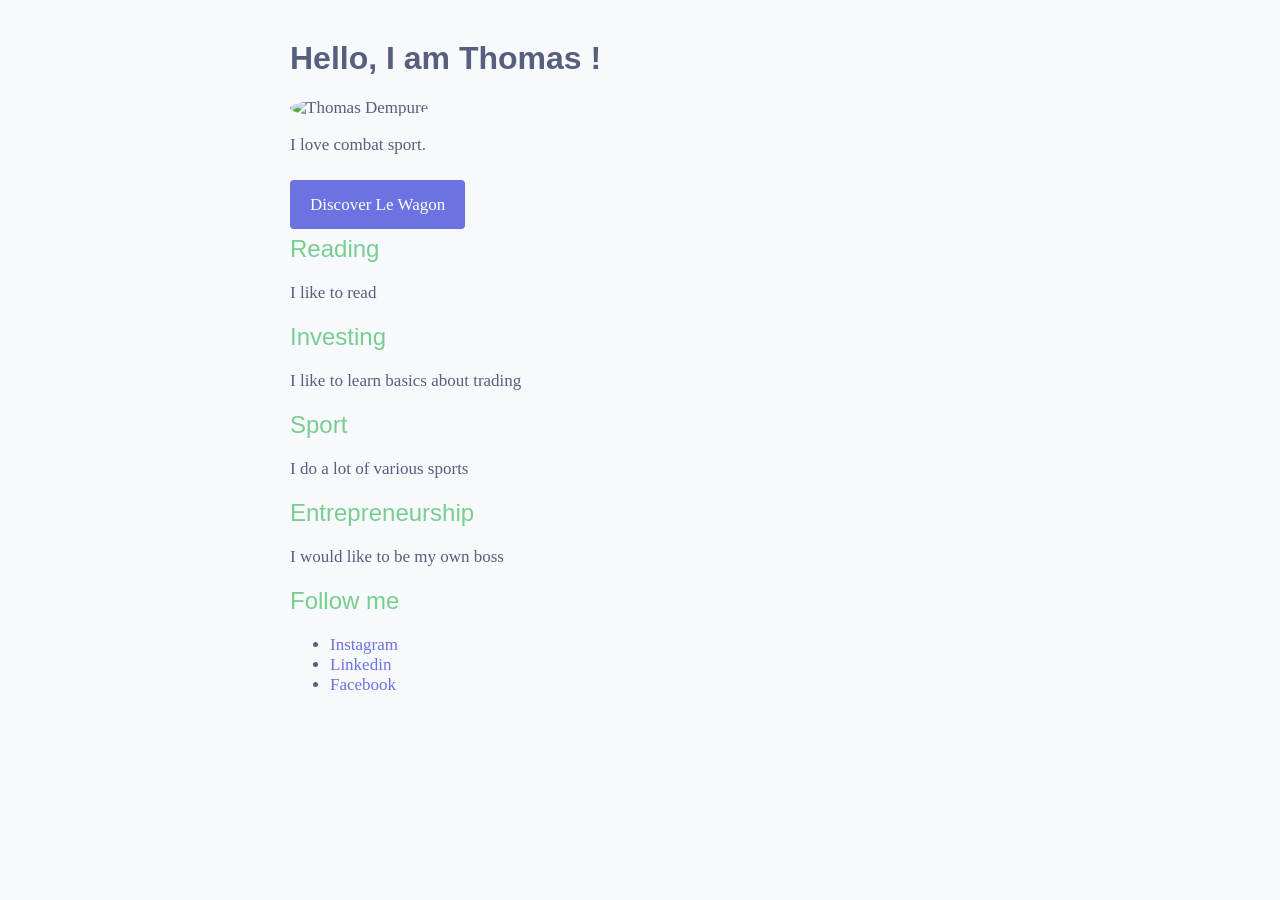
==== index.html @ 6cef0eb4 "Add files via upload" ====
<!DOCTYPE html>
<html>
	<head>

		<title>Thomas Dempuré's profile</title>
		<meta name="description" content="This is the profile of Thomas">
		<meta charset="utf-8">
		<link href="style.css" rel="stylesheet">





	</head>
	
	<body>
	<div class="container">
		<div class="card-white" id="introduction">
			<h1>Hello, I am Thomas !</h1>

			<img src="images/moi.jpg"class="img-circle" width="100px" alt="Thomas Dempuré">
			<p>I love combat sport.</p>
			<a href="https://www.lewagon.com "target="_blank"class="btn-blue">Discover Le Wagon</a>
		</div>
		<div class="card-white">
			<h2>Reading</h2>
			<p>I like to read</p>
		</div>
		<div class="card-white">	
			<h2>Investing</h2>
			<p>I like to learn basics about trading</p>
		</div>
		<div class="card-white">
			<h2>Sport</h2>
			<p>I do a lot of various sports</p>
		</div>
		<div class="card-white">
			<h2>Entrepreneurship</h2>
			<p>I would like to be my own boss</p>
		</div>
		<div class="card-white">	
			<h2>Follow me</h2>

			<ul class="list-horizontal">
				<li>
					<a href="https://www.instagram.com/th0mas.dmp/"target="_blank"> Instagram
						<i class="fa-brands fa-instagram"></i>
					</a>
				</li>
				<li>
					<a href="https://www.linkedin.com/feed/" target="_blank"> Linkedin
 
						<i class="fa-brands fa-linkedin"></i>

					</a>
				</li>
				<li>
					<a href="https://www.facebook.com/">Facebook 
					</a>
				</li>
			</ul>
		</div>
	</div>
	








	</body>






</html>
---- style.css ----
/* Colors and fonts */

body {
	background-color: #F7F9FC;
	color: #575F7D;
	font-family: Lora, serif;
	font-size: 17px;
}

h1,h2,h3 {
	font-family: Roboto, sans-serif;
}
h1 {
	color: #575F7D;
	font-size:32px ;
	font-weight: 900;
}
h2 {
	color: #78CE90 ;
	font-size:24px ;
	font-weight: lighter;
}

a{
	text-decoration: none;
	color: #6B72E1;
}
a:hover {
	color: black;
}

/* Custom design with class */

.container {
	width: 700px ;
	margin: 40px auto;
}

@media (max-width: 760px)
	.container {
		width: 600px;
	}
}

@media (max-width: 500px)
	.container {
		width: 400px;
	}
}


.card-white {
	background-color: white;
	padding: 40px;
	box-shadow:0px 10px 30px rgba(0, 0, 0, 0.1) ;
	border-radius: 4px;
	margin: 20px 0px;
	text-align: center;
}
.img-circle{
	border-radius: 50%;
}
.btn-blue {
	background-color:#6B72E1;
	color: white;
	padding: 15px 20px;
	border-radius: 4px;
}
.btn-blue:hover {
	background-color: black;
	color: white;
}

.list-inline li {
	display:inline ;
	padding: 10px;
}
.list-inline i:hover {
	font-size: 50px;
	color: black;
}
#introduction p {
	margin-bottom: 40px ;
}
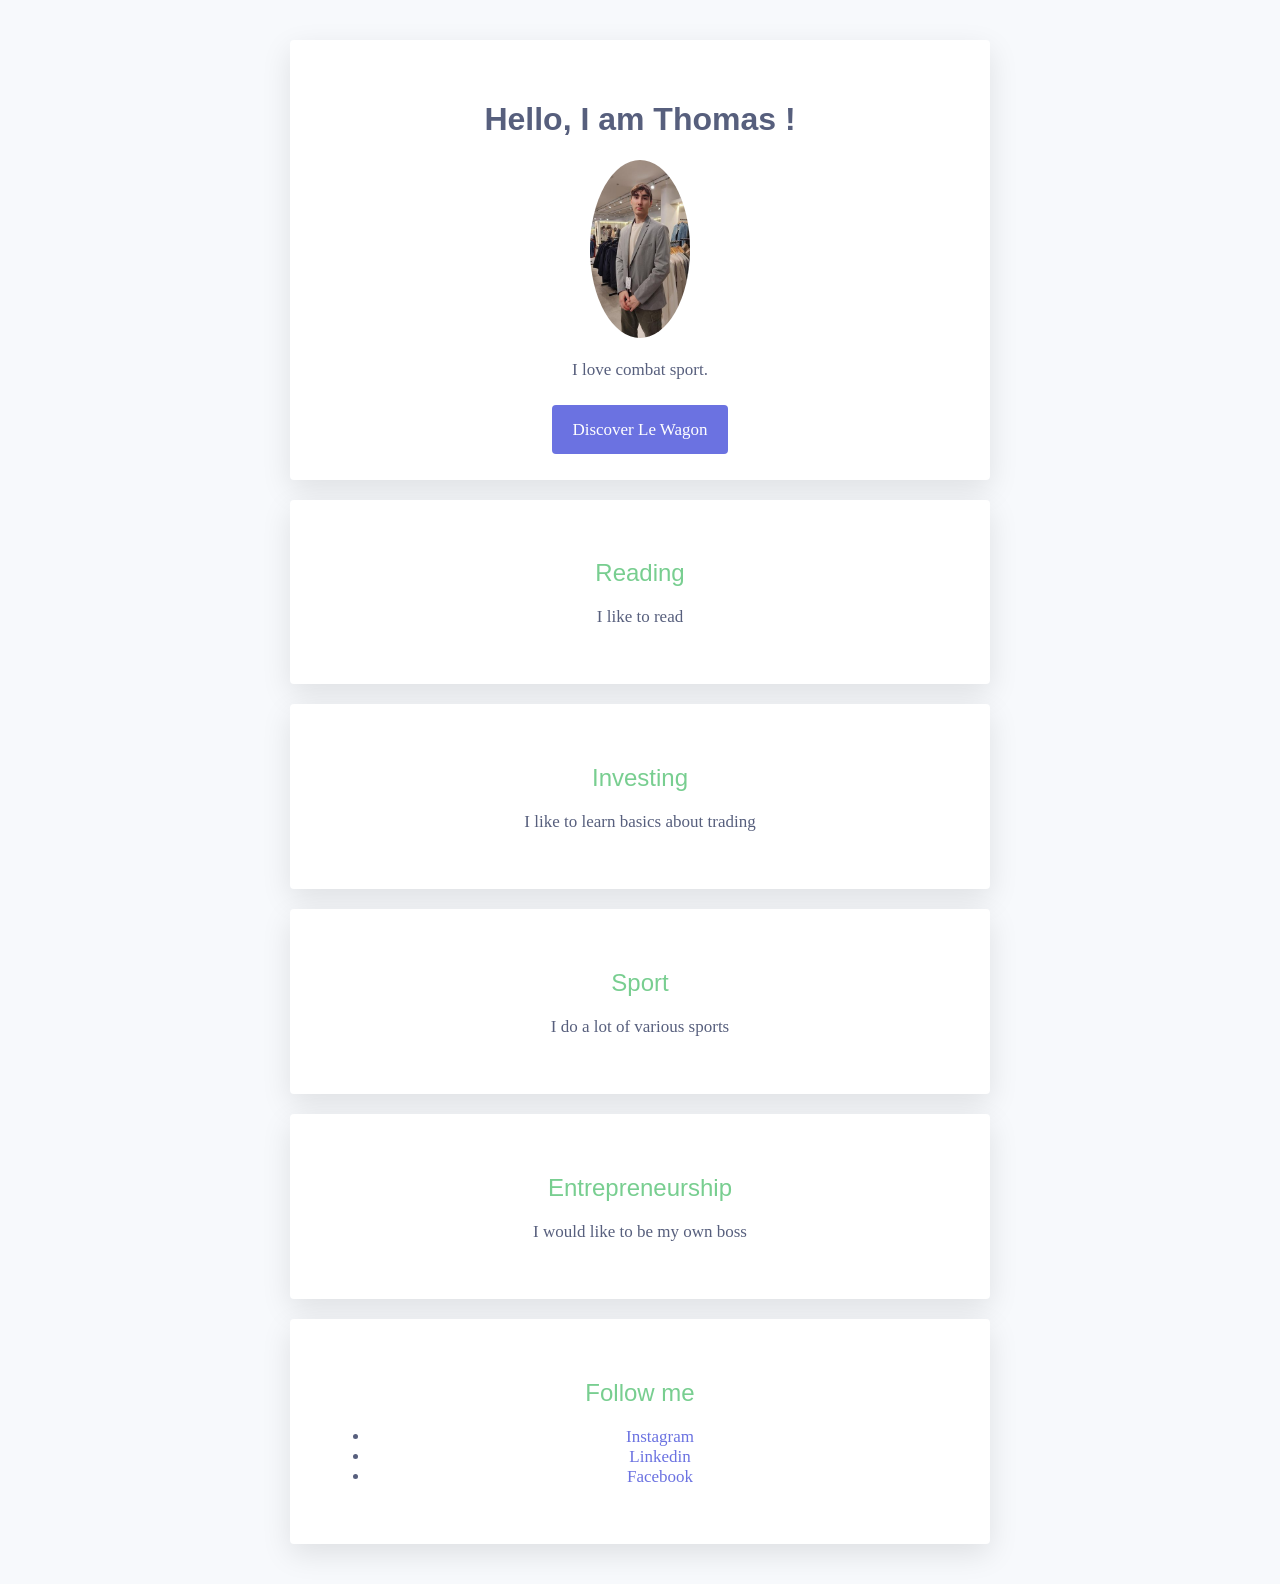
==== commit 1483dfa3: "Add files via upload" ====
--- a/index.html
+++ b/index.html
@@ -18,7 +18,7 @@
 		<div class="card-white" id="introduction">
 			<h1>Hello, I am Thomas !</h1>
 
-			<img src="images/moi.jpg"class="img-circle" width="100px" alt="Thomas Dempuré">
+			<img src="images/profile-picture.png"class="img-circle" width="100px" alt="Thomas Dempuré">
 			<p>I love combat sport.</p>
 			<a href="https://www.lewagon.com "target="_blank"class="btn-blue">Discover Le Wagon</a>
 		</div>
--- a/style.css
+++ b/style.css
@@ -36,13 +36,13 @@
 	margin: 40px auto;
 }
 
-@media (max-width: 760px)
+@media (max-width: 760px) {
 	.container {
 		width: 600px;
 	}
 }
 
-@media (max-width: 500px)
+@media (max-width: 500px) {
 	.container {
 		width: 400px;
 	}
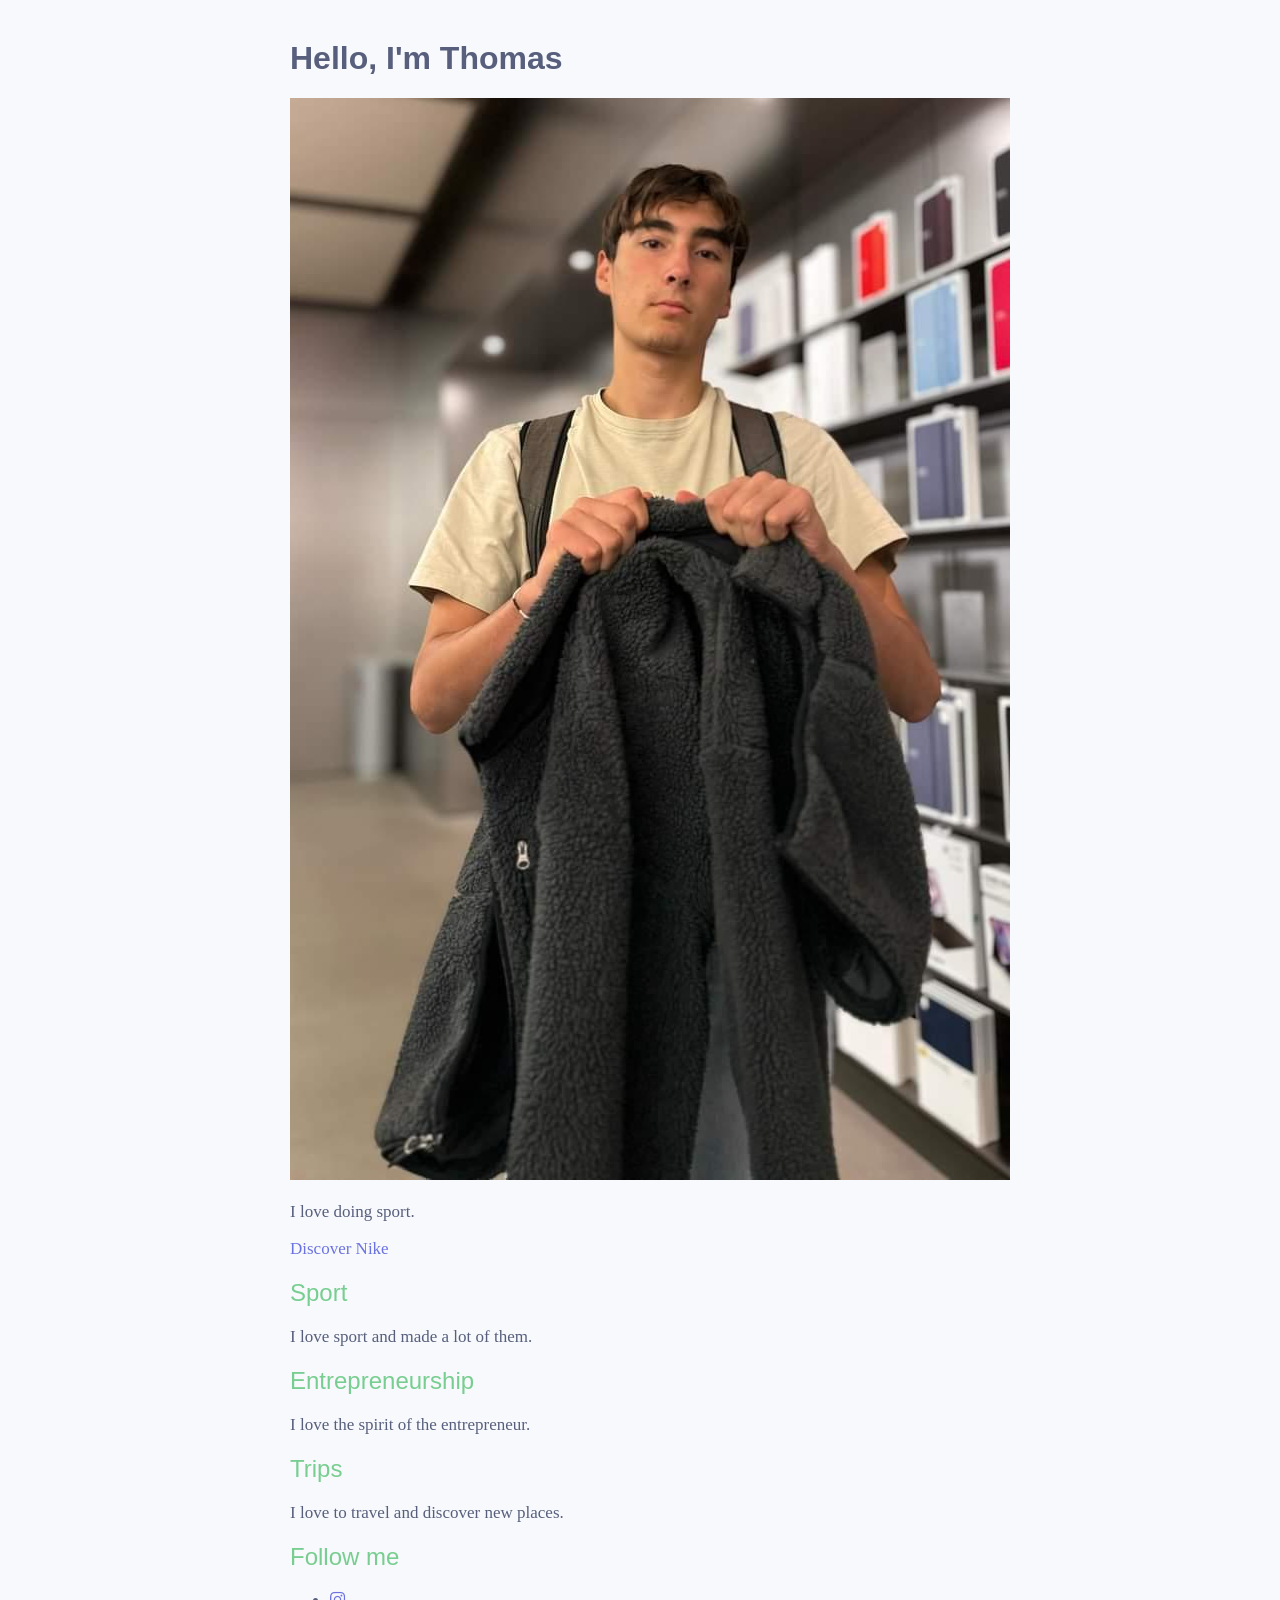
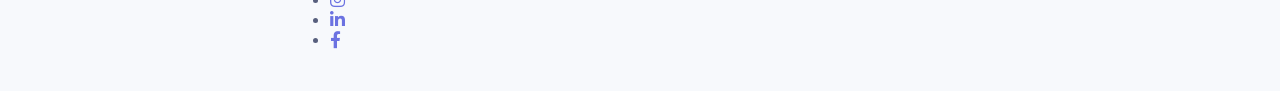
==== commit db7dc740: "Update and rename index..html to index.html" ====
--- a/index.html
+++ b/index.html
@@ -1,80 +1,68 @@
 <!DOCTYPE html>
-<html>
-	<head>
+<html lang="fr">
+  <head>
+    <meta charset="UTF-8">
+    <meta name="description" content="Profil de Thomas Dempuré">
+    <title>Profil de Thomas Dempuré</title>
 
-		<title>Thomas Dempuré's profile</title>
-		<meta name="description" content="This is the profile of Thomas">
-		<meta charset="utf-8">
-		<link href="style.css" rel="stylesheet">
+    <link rel="stylesheet" href="style.css">
+    <link rel="stylesheet"
+          href="https://use.fontawesome.com/releases/v5.2.0/css/all.css"
+          integrity="sha384-hWVjflwFxL6sNzntih27bfxkr27PmbbK/iSvJ+a4+0owXq79v+lsFkW54bOGbiDQ"
+          crossorigin="anonymous">
+  </head>
 
+  <body>
+    <div class="container">
 
+      <!-- Section : Présentation -->
+      <div class="section">
+        <h1>Hello, I'm Thomas</h1>
+        <img class="photo" src="images/profil-picture.png" alt="Photo de profil de Thomas Dempuré">
+        <p>I love doing sport.</p>
+        <a class="button" href="https://www.nike.com/fr/" target="_blank">Discover Nike</a>
+      </div>
 
+      <!-- Section : Sport -->
+      <div class="section">
+        <h2>Sport</h2>
+        <p>I love sport and made a lot of them.</p>
+      </div>
 
+      <!-- Section : Entrepreneurship -->
+      <div class="section">
+        <h2>Entrepreneurship</h2>
+        <p>I love the spirit of the entrepreneur.</p>
+      </div>
 
-	</head>
-	
-	<body>
-	<div class="container">
-		<div class="card-white" id="introduction">
-			<h1>Hello, I am Thomas !</h1>
+      <!-- Section : Trips -->
+      <div class="section">
+        <h2>Trips</h2>
+        <p>I love to travel and discover new places.</p>
+      </div>
 
-			<img src="images/profile-picture.png"class="img-circle" width="100px" alt="Thomas Dempuré">
-			<p>I love combat sport.</p>
-			<a href="https://www.lewagon.com "target="_blank"class="btn-blue">Discover Le Wagon</a>
-		</div>
-		<div class="card-white">
-			<h2>Reading</h2>
-			<p>I like to read</p>
-		</div>
-		<div class="card-white">	
-			<h2>Investing</h2>
-			<p>I like to learn basics about trading</p>
-		</div>
-		<div class="card-white">
-			<h2>Sport</h2>
-			<p>I do a lot of various sports</p>
-		</div>
-		<div class="card-white">
-			<h2>Entrepreneurship</h2>
-			<p>I would like to be my own boss</p>
-		</div>
-		<div class="card-white">	
-			<h2>Follow me</h2>
+      <!-- Section : Réseaux -->
+      <div class="section">
+        <h2>Follow me</h2>
+        <ul class="social">
+          <li>
+            <a href="https://www.instagram.com/th0mas.dmp/" target="_blank" title="Instagram">
+              <i class="fab fa-instagram"></i>
+            </a>
+          </li>
+          <li>
+            <a href="https://www.linkedin.com/in/thomas-dempur%C3%A9-b98089327/" target="_blank" title="LinkedIn">
+              <i class="fab fa-linkedin-in"></i>
+            </a>
+          </li>
+          <li>
+            <a href="https://www.facebook.com/profile.php?id=61565596102776" target="_blank" title="Facebook">
+              <i class="fab fa-facebook-f"></i>
+            </a>
+          </li>
+        </ul>
+      </div>
 
-			<ul class="list-horizontal">
-				<li>
-					<a href="https://www.instagram.com/th0mas.dmp/"target="_blank"> Instagram
-						<i class="fa-brands fa-instagram"></i>
-					</a>
-				</li>
-				<li>
-					<a href="https://www.linkedin.com/feed/" target="_blank"> Linkedin
- 
-						<i class="fa-brands fa-linkedin"></i>
-
-					</a>
-				</li>
-				<li>
-					<a href="https://www.facebook.com/">Facebook 
-					</a>
-				</li>
-			</ul>
-		</div>
-	</div>
-	
-
-
-
-
-
-
-
-
-	</body>
-
-
-
-
-
-
-</html>+    </div>
+  </body>
+</html>
